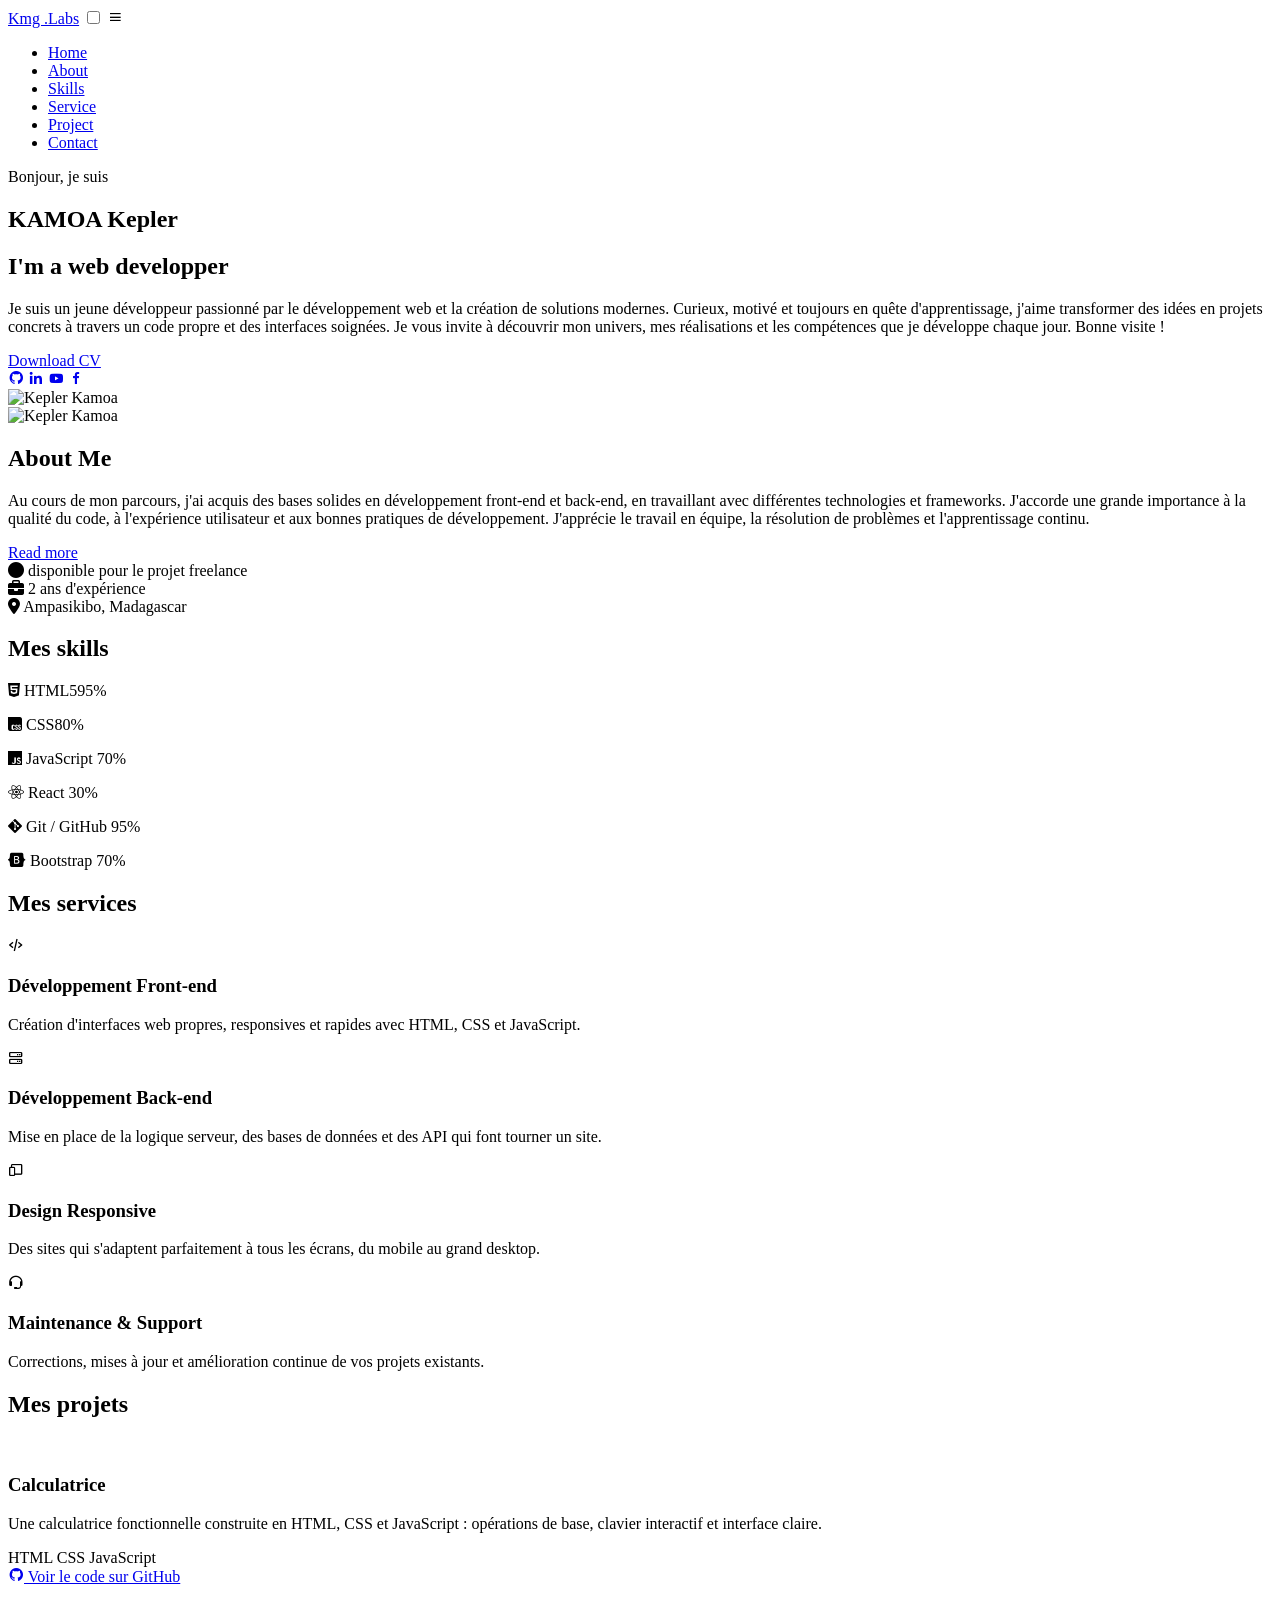
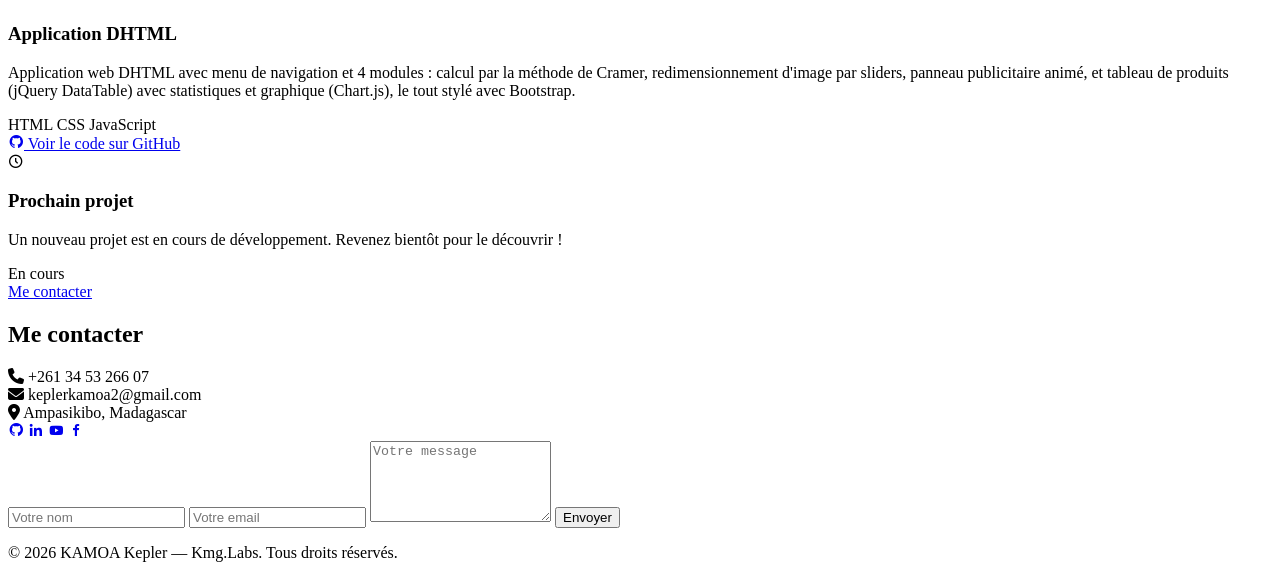
==== indexke.html @ 7a29ba2d "Add files via upload" ====
<!DOCTYPE html>
<html lang="en">
<head>
    <meta charset="UTF-8">
    <meta name="viewport" content="width=device-width, initial-scale=1.0">
    <link rel="stylesheet" href="/CSS/styles.css">
    <title>Projet portfolio</title>
    <link href='https://unpkg.com/boxicons@2.1.4/css/boxicons.min.css' rel='stylesheet'>
    <link rel="stylesheet" href="https://cdnjs.cloudflare.com/ajax/libs/font-awesome/6.6.0/css/all.min.css">
    <link rel="stylesheet" href="/CSS/resonsive.css">
    <link rel="stylesheet" href="/CSS/animations.css">
</head>
<body>
    <nav class="navbar">
        <a href="#" class="logo">Kmg
            <span>.Labs</span></a>
        <input type="checkbox" name="" id="menu-toggle">
        <label for="menu-toggle">
            <i class='bx bx-menu' id="menu-icon"></i>
        </label>
        <ul class="navbar-menu">
            <li class="active"><a href="#">Home</a></li>
            <li><a href="#about">About</a></li>
            <li><a href="#skills">Skills</a></li>
            <li><a href="#services">Service</a></li>
            <li><a href="#projects">Project</a></li>
            <li><a href="#contact">Contact</a></li>
        </ul>
    </nav>

    
    <section class="home">
        <div class="home-info">
            <p class="hello">Bonjour, je suis</p>
            <h1>KAMOA Kepler</h1>
            <h2>I'm a
                <span>web</span>
                <span>developper</span>
            </h2>
            <p>Je suis un jeune développeur passionné par le développement web et la création de solutions modernes. Curieux, motivé et toujours en quête d'apprentissage,
                j'aime transformer des idées en projets concrets à travers un code propre et des interfaces soignées.
                Je vous invite à découvrir mon univers, mes réalisations et les compétences que je développe chaque jour. Bonne visite !</p>
            <div class="btn-sci">
                <a href="#" class="btn">Download CV</a>
                <div class="sci">
                    <a href="https://github.com/"><i class='bx bxl-github'></i></a>
                    <a href="https://fr.linkedin.com/"><i class='bx bxl-linkedin bx-remove-padding'></i></a>
                    <a href="https://www.youtube.com/"><i class='bx bxl-youtube'></i></a>
                    <a href="https://www.facebook.com/?locale=fr_FR"><i class='bx bxl-facebook'></i></a>
                </div>
            </div>
        </div>

        <div class="home-img">
            <div class="img-box">
                <div class="img-item">
                    <img src="/image/proilK.jpeg" alt="Kepler Kamoa">
                </div>
            </div>
        </div>
    </section>

    <section class="about" id="about">
        <div class="about-card">
            <div class="about-left">
                <div class="about-img">
                    <img src="/image/proilK.jpeg" alt="Kepler Kamoa">
                </div>
                <div class="about-content">
                    <h2>About <span>Me</span></h2>
                    <p>Au cours de mon parcours, j'ai acquis des bases solides en développement front-end et back-end, en travaillant avec différentes technologies et frameworks. J'accorde une grande importance à la qualité du code, à l'expérience utilisateur et aux bonnes pratiques de développement.
                        J'apprécie le travail en équipe, la résolution de problèmes et l'apprentissage continu.</p>
                    <a href="#contact" class="btn">Read more</a>
                </div>
            </div>
            <div class="about-right">
                <div class="icn">
                    <i class="fas fa-circle"></i>
                    <span>disponible pour le projet freelance</span>
                </div>
                <div class="icn">
                    <i class="fas fa-briefcase"></i>
                    <span>2 ans d'expérience</span>
                </div>
                <div class="icn">
                    <i class="fas fa-map-marker-alt"></i>
                    <span>Ampasikibo, Madagascar</span>
                </div>
            </div>
        </div>
    </section>

    <section class="skills" id="skills">
        <h2>Mes <span>skills</span></h2>
        <div class="skill-arrangement">
            <div class="skill">
                <p> <i class="fa-brands fa-html5"></i> HTML5<span>95%</span></p>
                <div class="skill-bar">
                    <div class="html"></div>
                </div>
            </div>
            <div class="skill">
                <p><i class="fa-brands fa-css"></i> CSS<span>80%</span></p>
                <div class="skill-bar">
                    <div class="css"></div>
                </div> 
            </div>
            <div class="skill">
                <p><i class="fa-brands fa-js"></i> JavaScript <span>70%</span></p>
                <div class="skill-bar">
                    <div class="js"></div>
                </div>
            </div>
            <div class="skill">
                <p><i class="fa-brands fa-react"></i> React <span>30%</span></p>
                <div class="skill-bar">
                    <div class="react"></div>
                </div>
            </div>
            <div class="skill">
                <p><i class="fa-brands fa-git-alt"></i> Git / GitHub <span>95%</span></p>
                <div class="skill-bar">
                    <div class="git"></div>
                </div>
            </div>
            <div class="skill">
                <p><i class="fa-brands fa-bootstrap"></i> Bootstrap <span>70%</span></p>
                <div class="skill-bar">
                    <div class="boostrap"></div>
                </div>
            </div>
        </div>

    </section>


    <section class="services" id="services">
        <h2>Mes <span>services</span></h2>
        <div class="services-grid">
            <div class="service-card">
                <i class='bx bx-code-alt'></i>
                <h3>Développement Front-end</h3>
                <p>Création d'interfaces web propres, responsives et rapides avec HTML, CSS et JavaScript.</p>
            </div>
            <div class="service-card">
                <i class='bx bx-server'></i>
                <h3>Développement Back-end</h3>
                <p>Mise en place de la logique serveur, des bases de données et des API qui font tourner un site.</p>
            </div>
            <div class="service-card">
                <i class='bx bx-devices'></i>
                <h3>Design Responsive</h3>
                <p>Des sites qui s'adaptent parfaitement à tous les écrans, du mobile au grand desktop.</p>
            </div>
            <div class="service-card">
                <i class='bx bx-support'></i>
                <h3>Maintenance & Support</h3>
                <p>Corrections, mises à jour et amélioration continue de vos projets existants.</p>
            </div>
        </div>
    </section>


    <section class="projects" id="projects">
        <h2>Mes <span>projets</span></h2>
        <div class="projects-grid">
            <div class="project-card">
                <div class="window-bar">
                    <span class="dot red"></span>
                    <span class="dot yellow"></span>
                    <span class="dot green"></span>
                </div>
                <div class="project-preview calculator-preview">
                    <img src="/image/calclog-ameliore-application-calculatrive-iphone-810x553.webp" alt="">
                </div>
                <div class="project-body">
                    <h3>Calculatrice</h3>
                    <p>Une calculatrice fonctionnelle construite en HTML, CSS et JavaScript : opérations de base, clavier interactif et interface claire.</p>
                    <div class="tags">
                        <span>HTML</span>
                        <span>CSS</span>
                        <span>JavaScript</span>
                    </div>
                    <div class="project-links">
                        <a href="#" class="link-code"><i class='bx bxl-github'></i> Voir le code sur GitHub</a>
                    </div>
                </div>
            </div>

           
            <div class="project-card">
                <div class="window-bar">
                    <span class="dot red"></span>
                    <span class="dot yellow"></span>
                    <span class="dot green"></span>
                </div>
                <div class="project-preview calculator-preview">
                    <img src="/image/images.jfif" alt="">
                </div>
                <div class="project-body">
                    <h3>Application DHTML</h3>
                    <p>Application web DHTML avec menu de navigation et 4 modules : calcul par la méthode de Cramer, redimensionnement d'image par sliders, panneau publicitaire animé, et tableau de produits (jQuery DataTable) avec statistiques et graphique (Chart.js), le tout stylé avec Bootstrap.</p>
                    <div class="tags">
                        <span>HTML</span>
                        <span>CSS</span>
                        <span>JavaScript</span>
                    </div>
                    <div class="project-links">
                        <a href="#" class="link-code"><i class='bx bxl-github'></i> Voir le code sur GitHub</a>
                    </div>
                </div>
            </div> 
             <div class="project-card">
                <div class="window-bar">
                    <span class="dot red"></span>
                    <span class="dot yellow"></span>
                    <span class="dot green"></span>
                </div>
                <div class="project-preview soon-preview">
                    <i class='bx bx-time-five'></i>
                </div>
                <div class="project-body">
                    <h3>Prochain projet</h3>
                    <p>Un nouveau projet est en cours de développement. Revenez bientôt pour le découvrir !</p>
                    <div class="tags">
                        <span>En cours</span>
                    </div>
                    <div class="project-links">
                        <a href="#contact" class="btn small">Me contacter</a>
                    </div>
                </div>
            </div>           
        </div>
    </section>

    <section class="contact" id="contact">
        <h2>Me <span>contacter</span></h2>
        <div class="contact-card">
            <div class="contact-info">
                <div class="icn">
                    <i class="fas fa-phone"></i>
                    <span>+261 34 53 266 07</span>
                </div>
                <div class="icn">
                    <i class="fas fa-envelope"></i>
                    <span>keplerkamoa2@gmail.com</span>
                </div>
                <div class="icn">
                    <i class="fas fa-map-marker-alt"></i>
                    <span>Ampasikibo, Madagascar</span>
                </div>
                <div class="sci contact-sci">
                    <a href="https://github.com/"><i class='bx bxl-github'></i></a>
                    <a href="https://fr.linkedin.com/"><i class='bx bxl-linkedin bx-remove-padding'></i></a>
                    <a href="https://www.youtube.com/"><i class='bx bxl-youtube'></i></a>
                    <a href="https://www.facebook.com/?locale=fr_FR"><i class='bx bxl-facebook'></i></a>
                </div>
            </div>
            <form class="contact-form" action="mailto:keplerkamoa2@gmail.com" method="post" enctype="text/plain">
                <input type="text" name="name" placeholder="Votre nom" required>
                <input type="email" name="email" placeholder="Votre email" required>
                <textarea name="message" rows="5" placeholder="Votre message" required></textarea>
                <button type="submit" class="btn">Envoyer</button>
            </form>
        </div>
    </section>

    <footer class="footer">
        <p>&copy; 2026 KAMOA Kepler — <span>Kmg.Labs</span>. Tous droits réservés.</p>
    </footer>
</body>
</html>
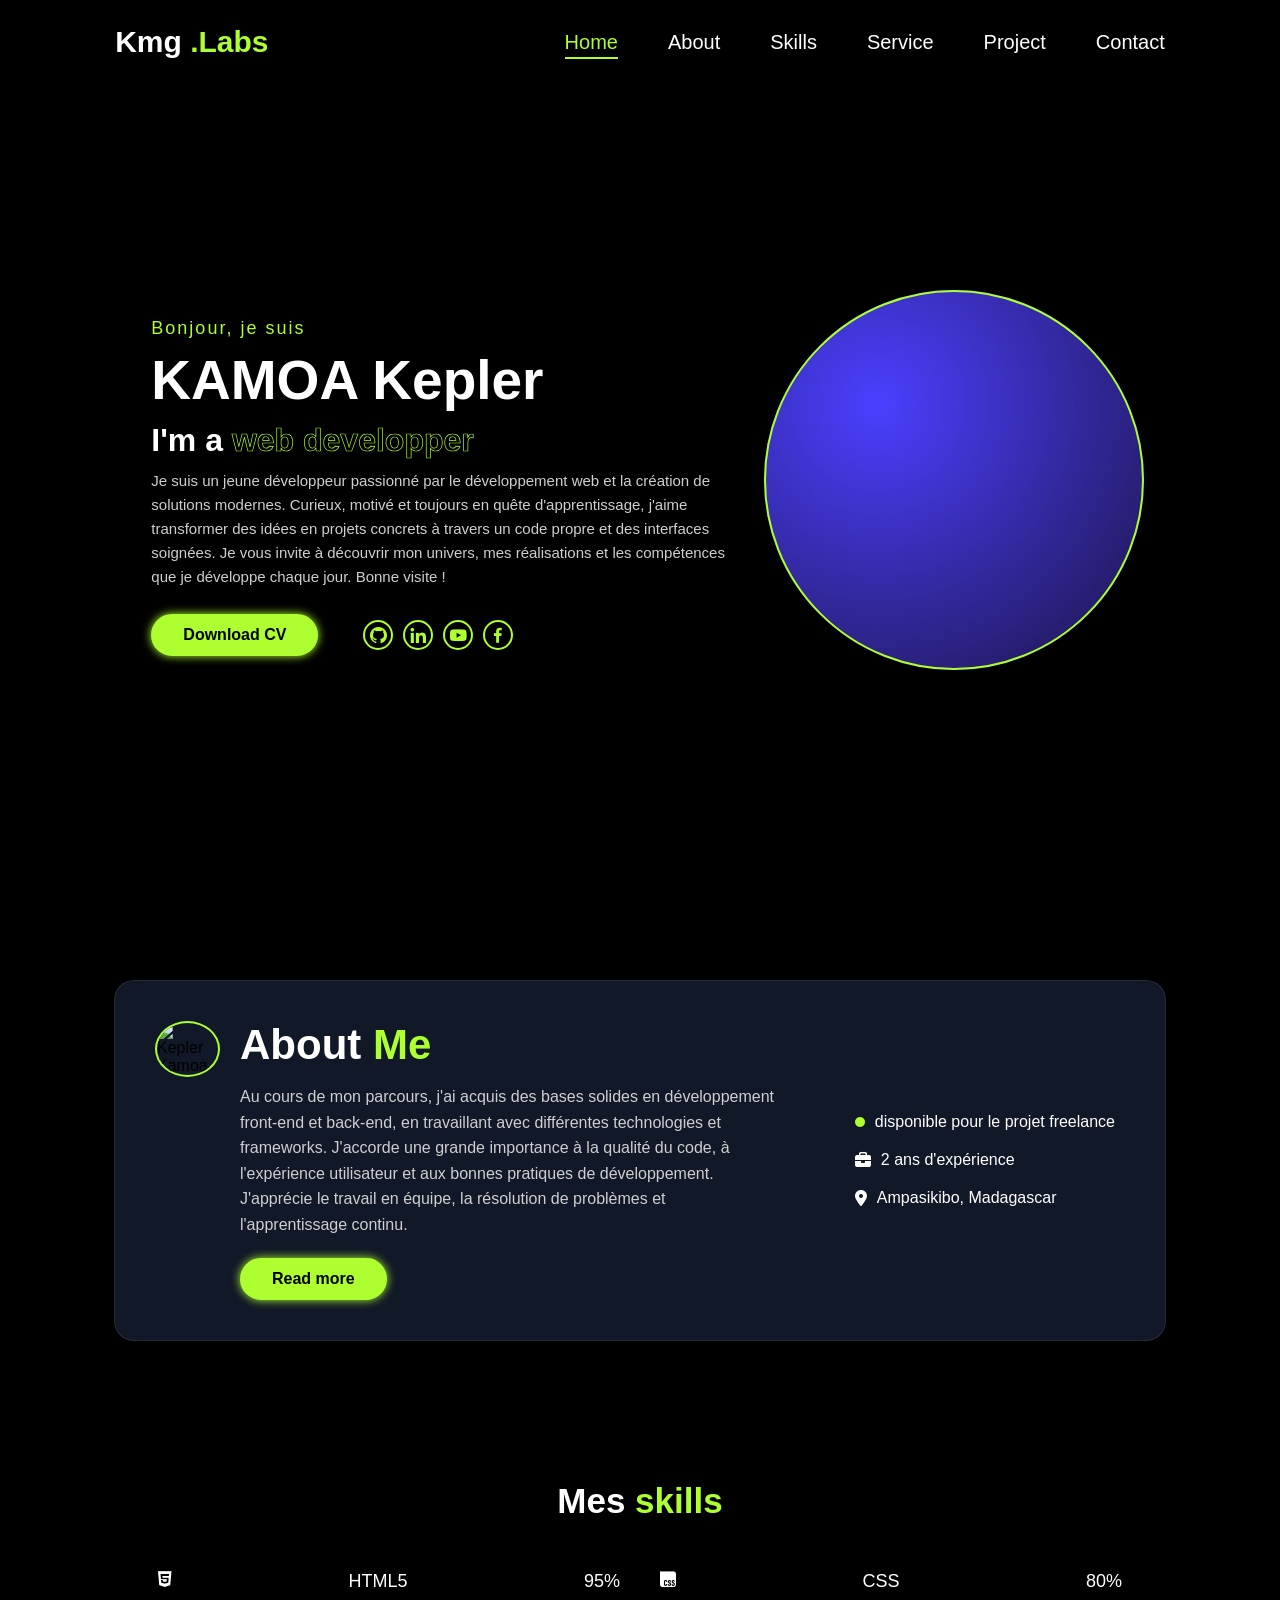
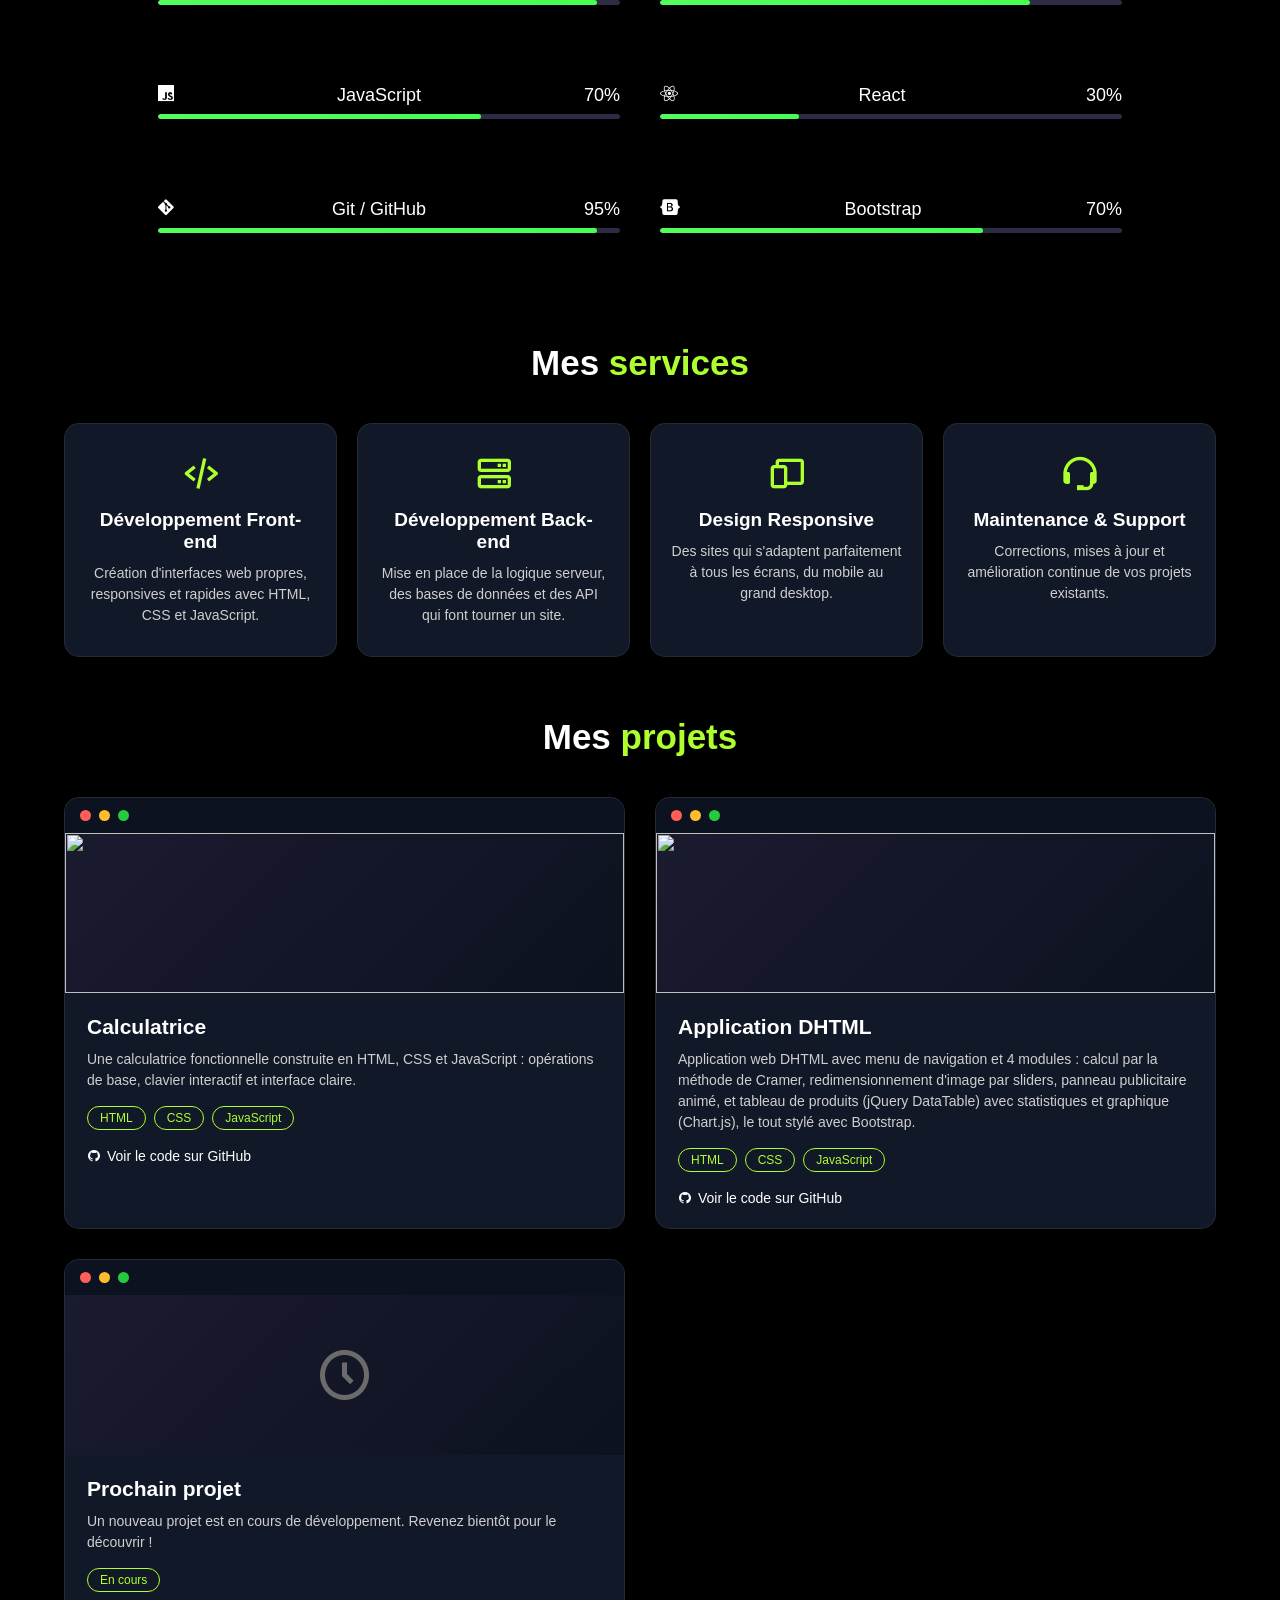
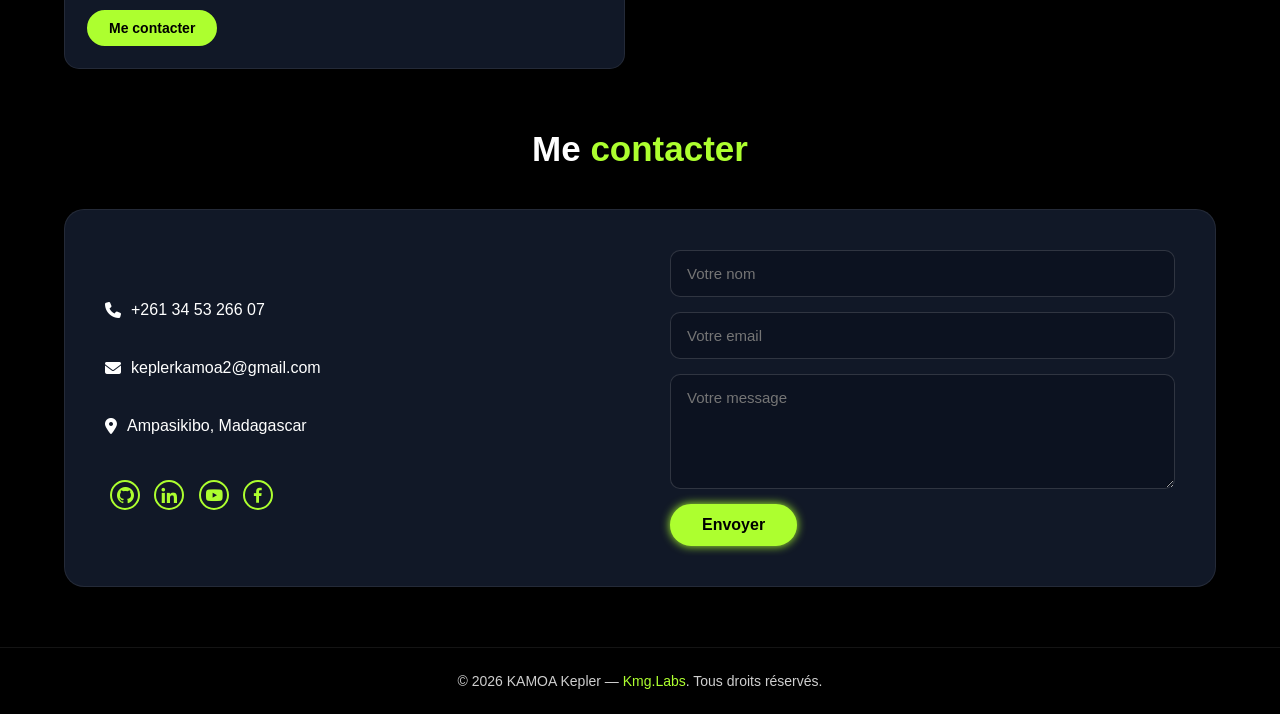
==== commit 229f63d0: "Update indexke.html" ====
--- a/indexke.html
+++ b/indexke.html
@@ -3,12 +3,12 @@
 <head>
     <meta charset="UTF-8">
     <meta name="viewport" content="width=device-width, initial-scale=1.0">
-    <link rel="stylesheet" href="/CSS/styles.css">
+    <link rel="stylesheet" href="styles.css">
     <title>Projet portfolio</title>
     <link href='https://unpkg.com/boxicons@2.1.4/css/boxicons.min.css' rel='stylesheet'>
     <link rel="stylesheet" href="https://cdnjs.cloudflare.com/ajax/libs/font-awesome/6.6.0/css/all.min.css">
-    <link rel="stylesheet" href="/CSS/resonsive.css">
-    <link rel="stylesheet" href="/CSS/animations.css">
+    <link rel="stylesheet" href="resonsive.css">
+    <link rel="stylesheet" href="animations.css">
 </head>
 <body>
     <nav class="navbar">
@@ -269,4 +269,4 @@
         <p>&copy; 2026 KAMOA Kepler — <span>Kmg.Labs</span>. Tous droits réservés.</p>
     </footer>
 </body>
-</html>+</html>
--- a/styles.css
+++ b/styles.css
@@ -0,0 +1,551 @@
+@import url('https://fonts.googleapis.com/css2?family=Poppins:ital,wght@0,100;0,200;0,300;0,400;0,500;0,600;0,700;0,800;0,900;1,100;1,200;1,300;1,400;1,500;1,600;1,700;1,800;1,900&display=swap');
+
+*{
+    margin: 0;
+    padding: 0;
+    box-sizing: border-box;
+    font-family: 'Poppins', sans-serif;
+}
+html{
+    scroll-behavior: smooth;
+}
+body{
+    background: #000;
+}
+a{
+    color: white;
+    text-decoration: none;
+}
+section h2{
+    text-align: center;
+}
+
+.navbar{
+    position: fixed;
+    top: 0;
+    left: 0;
+    width: 100%;
+    padding: 25px 9%;
+    display: flex;
+    justify-content: space-between;
+    align-items: center;
+    z-index: 100;
+    background: rgba(0,0,0,.35);
+    backdrop-filter: blur(8px);
+}
+#menu-toggle{
+    display: none;
+}
+#menu-icon{
+    display: none;
+    position: relative;
+    z-index: 1000;
+    font-size: 2rem;
+    background: transparent;
+    cursor: pointer;
+    padding: 10px;
+    color: aliceblue;
+    float: right;
+    margin-right: -20px;
+}
+.navbar .logo{
+    font-size: 30px;
+    font-weight: 700;
+    color: #fff;
+}
+.navbar .logo span{
+    color: greenyellow;
+}
+.navbar ul{
+    display: flex;
+}
+.navbar ul li{
+    list-style: none;
+    margin-left: 50px;
+}
+.navbar ul li a{
+    font-size: 20px;
+    font-weight: 500;
+    transition: .5s;
+}
+.navbar ul li:hover a,
+.navbar ul li.active a {
+    color: greenyellow;
+}
+
+.home{
+    display: flex;
+    justify-content: space-around;
+    align-items: center;
+    height: 100vh;
+    padding: 60px 9% 0;
+    color: #fff;
+}
+.home-info{
+    margin-left: 10px;
+    padding: 20px;
+    max-width: 620px;
+}
+.home-info .hello{
+    color: greenyellow;
+    font-size: 18px;
+    font-weight: 500;
+    letter-spacing: 2px;
+    margin-bottom: 5px;
+}
+.home-info h1{
+    font-size: 55px;
+}
+.home-info h2{
+    text-align: start;
+    font-size: 32px;
+    margin-top: 10px;
+}
+.home-info h2 span{
+    display: inline-block;
+    color: transparent;
+    -webkit-text-stroke: .7px greenyellow;
+}
+.home-info p{
+    font-size: 15px;
+    margin: 10px 0 25px;
+    color: #cfcfcf;
+    line-height: 1.6;
+}
+.home-info .btn-sci{
+    display: flex;
+    align-items: center;
+}
+.btn{
+    display: inline-block;
+    padding: 10px 30px;
+    background: greenyellow;
+    border: 2px solid greenyellow;
+    border-radius: 40px;
+    box-shadow: 0 0 10px greenyellow;
+    font-size: 16px;
+    color: black;
+    font-weight: 600;
+    transition: 0.5s;
+}
+.btn:hover{
+    background: transparent;
+    color: greenyellow;
+    box-shadow: none;
+}
+.btn.small{
+    padding: 8px 20px;
+    font-size: 14px;
+    box-shadow: none;
+}
+.home-info .btn-sci .sci{
+    margin-left: 40px;
+    display: flex;
+}
+.sci a{
+    display: inline-flex;
+    margin: 5px;
+    padding: 3px;
+    border: 2px solid greenyellow;
+    border-radius: 50px;
+    font-size: 20px;
+    color: greenyellow;
+    transition: 0.3s ease;
+}
+.sci a:hover{
+    transform: scale(1.3) translateY(-5px);
+}
+.home-img{
+    margin-right: 15px;
+    position: relative;
+}
+.home-img .img-box{
+    width: 32vw;
+    height: 32vw;
+    max-width: 380px;
+    max-height: 380px;
+    background: radial-gradient(circle at 30% 30%, #4b3fff, #1c1447);
+    border-radius: 50%;
+}
+.home-img .img-box .img-item{
+    position: relative;
+    width: 100%;
+    height: 100%;
+    border-radius: 50%;
+    display: flex;
+    justify-content: center;
+}
+.home-img .img-box .img-item img{
+    position: absolute;
+    display: flex;
+    width: 100%;
+    height: 100%;
+    object-fit: cover;
+    border-radius: 50%;
+    border: 2px solid greenyellow;
+}
+.code-chip{
+    position: absolute;
+    bottom: 10%;
+    right: 0;
+    background: #111827;
+    border: 1px solid greenyellow;
+    color: greenyellow;
+    font-weight: 700;
+    padding: 10px 16px;
+    border-radius: 12px;
+    box-shadow: 0 0 15px rgba(173,255,47,.4);
+}
+
+.about{
+    padding: 80px 50px 50px;
+    width: 90%;
+    margin: auto;
+}
+.about-card{
+    background: #111827;
+    border: 1px solid rgb(255,255,255,.08);
+    border-radius: 20px;
+    display: flex;
+    justify-content: space-between;
+    align-items: center;
+    padding: 40px;
+    gap: 80px;
+}
+.about-left{
+    display: flex;
+    align-items: flex-start;
+    gap: 20px;
+    flex: 1;
+}
+.about-content{
+    width: 100%;
+}
+.about-img{
+    width: 65px;
+    height: 65px;
+    flex-shrink: 0;
+}
+.about-img img{
+    width: 100%;
+    height: 100%;
+    object-fit: cover;
+    border-radius: 50%;
+    border: 2px solid greenyellow;
+}
+.about-content h2{
+    text-align: left;
+    font-size: 42px;
+    margin-bottom: 15px;
+    color: #fff;
+}
+.about-content h2 span{
+    color: greenyellow;
+}
+.about-content p{
+    color: #cfcfcf;
+    margin-bottom: 20px;
+    line-height: 1.6;
+}
+.about-right{
+    margin-right: 10px;
+}
+.icn{
+    display: flex;
+    align-items: center;
+    gap: 10px;
+    margin: 20px 0;
+    color: #fff;
+}
+.icn .fa-circle{
+    color: greenyellow;
+    font-size: 10px;
+}
+
+.skills{
+    width: 80%;
+    margin: 60px auto;
+    padding: 30px;
+    border-radius: 15px;
+}
+.skills h2{
+    color: #fff;
+    margin-bottom: 30px;
+    font-size: 35px;
+}
+.skills h2 span{
+    color: greenyellow;
+}
+.skill-arrangement{
+    display: grid;
+    grid-template-columns: repeat(2,1fr);
+    gap: 40px;
+}
+.skill{
+    margin: 20px 0;
+}
+.skill p{
+    display: flex;
+    justify-content: space-between;
+    font-size: 18px;
+    margin-bottom: 8px;
+    color: #fff;
+}
+.skill-bar{
+    width: 100%;
+    height: 5px;
+    background: #2c2c44;
+    border-radius: 20px;
+    overflow: hidden;
+}
+.skill-bar div{
+    height: 100%;
+    border-radius: 20px;
+    background: linear-gradient(to right, rgb(83, 253, 94), #45ff51);
+}
+.html{ 
+    width: 95%; 
+}
+.css{ 
+    width: 80%; 
+}
+.js{ 
+    width: 70%; 
+}
+.react{ 
+    width: 30%; 
+}
+.git{ 
+    width: 95%; 
+}
+.boostrap{
+    width: 70%;
+}
+
+.services{
+    width: 90%;
+    margin: 60px auto;
+    color: #fff;
+}
+.services h2{
+    font-size: 35px;
+    margin-bottom: 40px;
+}
+.services h2 span{
+    color: greenyellow;
+}
+.services-viewport{
+    width: 100%;
+    overflow: hidden;
+}
+.services-track{
+    display: flex;
+    width: max-content;
+}
+.services-set{
+    display: flex;
+    gap: 25px;
+    margin-right: 25px;
+}
+.services-grid{
+    display: grid;
+    grid-template-columns: repeat(4,3fr);
+    gap: 20px;
+}
+.service-card{
+    background: #111827;
+    border: 1px solid rgba(255,255,255,.08);
+    border-radius: 15px;
+    padding: 30px 20px;
+    text-align: center;
+    flex: 0 0 260px;
+}
+.service-card i{
+    font-size: 40px;
+    color: greenyellow;
+    margin-bottom: 15px;
+    display: inline-block;
+}
+.service-card h3{
+    font-size: 19px;
+    margin-bottom: 10px;
+}
+.service-card p{
+    font-size: 14px;
+    color: #cfcfcf;
+    line-height: 1.5;
+}
+
+.projects{
+    width: 90%;
+    margin: 60px auto;
+    color: #fff;
+}
+.projects h2{
+    font-size: 35px;
+    margin-bottom: 40px;
+}
+.projects h2 span{
+    color: greenyellow;
+}
+.projects-grid{
+    display: grid;
+    grid-template-columns: repeat(2, 1fr);
+    gap: 30px;
+}
+.project-card{
+    background: #111827;
+    border: 1px solid rgba(255,255,255,.08);
+    border-radius: 15px;
+    overflow: hidden;
+}
+.window-bar{
+    display: flex;
+    gap: 8px;
+    padding: 12px 15px;
+    background: #0c1220;
+}
+.window-bar .dot{
+    width: 11px;
+    height: 11px;
+    border-radius: 50%;
+    display: inline-block;
+}
+.dot.red{ background: #ff5f56; }
+.dot.yellow{ background: #ffbd2e; }
+.dot.green{ background: #27c93f; }
+.project-preview{
+    height: 160px;
+    display: flex;
+    align-items: center;
+    justify-content: center;
+    background: linear-gradient(135deg, #1b1b2f, #0c1220);
+    overflow: hidden;
+}
+.project-preview img{
+    width: 100%;
+    height: 100%;
+    object-fit: cover;
+}
+.project-preview i{
+    font-size: 60px;
+    color: greenyellow;
+}
+.soon-preview i{
+    color: #6b6b6b;
+}
+.project-body{
+    padding: 22px;
+}
+.project-body h3{
+    font-size: 21px;
+    margin-bottom: 10px;
+}
+.project-body p{
+    font-size: 14px;
+    color: #cfcfcf;
+    line-height: 1.5;
+    margin-bottom: 15px;
+}
+.tags{
+    display: flex;
+    flex-wrap: wrap;
+    gap: 8px;
+    margin-bottom: 18px;
+}
+.tags span{
+    font-size: 12px;
+    padding: 4px 12px;
+    border: 1px solid greenyellow;
+    color: greenyellow;
+    border-radius: 20px;
+}
+.project-links{
+    display: flex;
+    align-items: center;
+    gap: 20px;
+}
+.project-links img{
+    margin-top: 30px;
+
+}
+.link-code{
+    color: #fff;
+    font-size: 14px;
+    display: inline-flex;
+    align-items: center;
+    gap: 6px;
+    transition: .3s;
+}
+.link-code:hover{
+    color: greenyellow;
+}
+
+.contact{
+    width: 90%;
+    margin: 60px auto;
+    color: #fff;
+}
+.contact h2{
+    font-size: 35px;
+    margin-bottom: 40px;
+}
+.contact h2 span{
+    color: greenyellow;
+}
+.contact-card{
+    background: #111827;
+    border: 1px solid rgba(255,255,255,.08);
+    border-radius: 20px;
+    padding: 40px;
+    display: flex;
+    justify-content: space-between;
+    gap: 60px;
+}
+.contact-info{
+    flex: 1;
+    display: flex;
+    flex-direction: column;
+    justify-content: center;
+}
+.contact-sci{
+    margin-top: 20px;
+}
+.contact-form{
+    flex: 1;
+    display: flex;
+    flex-direction: column;
+    gap: 15px;
+}
+.contact-form input,
+.contact-form textarea{
+    background: #0c1220;
+    border: 1px solid rgba(255,255,255,.15);
+    border-radius: 10px;
+    padding: 14px 16px;
+    color: #fff;
+    font-family: inherit;
+    font-size: 15px;
+    resize: vertical;
+}
+.contact-form input:focus,
+.contact-form textarea:focus{
+    outline: none;
+    border-color: greenyellow;
+}
+.contact-form button{
+    align-self: flex-start;
+    border: 2px solid greenyellow;
+    cursor: pointer;
+}
+
+.footer{
+    text-align: center;
+    padding: 25px;
+    color: #cfcfcf;
+    font-size: 14px;
+    border-top: 1px solid rgba(255,255,255,.08);
+}
+.footer span{
+    color: greenyellow;
+}
--- a/resonsive.css
+++ b/resonsive.css
@@ -0,0 +1,135 @@
+@media screen and (max-width: 991px){
+    .services-grid{
+        grid-template-columns: repeat(2, 1fr);
+    }
+}
+
+@media screen and (max-width: 768px) {
+    .navbar{
+        backdrop-filter: none;
+    }
+    #menu-icon{
+        display: block;
+    }
+    .navbar-menu{
+        position: fixed;
+        display: flex;
+        flex-direction: column;
+        align-items: center;
+        gap: 1.7rem !important;
+        height: 100vh;
+        width: 100%;
+        transform: translateX(100%);
+        top: 0;
+        right: 0;
+        padding: 5rem 1.5rem;
+        box-shadow: 0 10px 10px transparent;
+        background: transparent;
+        backdrop-filter: blur(10px);
+        transition: right .5s ease;
+    }
+    .navbar-menu li{
+        margin-left: 0;
+    }
+    #menu-toggle:checked ~ .navbar-menu{
+        transform: translateX(0);
+    }
+}
+
+@media screen and (max-width: 768px){
+    .home{
+        flex-direction: column;
+        text-align: center;
+        padding: 110px 20px 40px;
+        height: auto;
+        min-height: 100vh;
+    }
+    .home-img{
+        order: -1;
+        margin-bottom: 30px;
+        margin-right: 0;
+    }
+    .home-img .img-box img,
+    .home-img .img-box{
+        width: 220px;
+        height: 220px;
+    }
+    .code-chip{
+        right: 10px;
+    }
+    .home-info h1{
+        font-size: 38px;
+    }
+    .home-info h2{
+        font-size: 28px;
+        text-align: center;
+    }
+    .home-info p{
+        font-size: 16px;
+        line-height: 1.6;
+    }
+    .home-info .btn-sci{
+        justify-content: center;
+        flex-wrap: wrap;
+        gap: 15px;
+    }
+    .home-info .btn-sci .sci{
+        margin-left: 0;
+    }
+    .sci{
+        justify-content: center;
+    }
+}
+
+@media screen and (max-width: 768px){
+    .about{
+        padding: 30px 20px;
+        width: 100%;
+    }
+    .about-card{
+        flex-direction: column;
+        text-align: center;
+        gap: 30px;
+    }
+    .about-left{
+        flex-direction: column;
+        align-items: center;
+        text-align: center;
+    }
+    .about-content h2{
+        text-align: center;
+        font-size: 28px;
+        margin-bottom: 20px;
+        margin-top: 10px;
+    }
+    .about-content p{
+        font-size: 16px;
+    }
+    .about-img{
+        width: 75px;
+        height: 75px;
+    }
+    .icn{
+        justify-content: center;
+    }
+}
+
+@media screen and (max-width: 768px){
+    .skills{
+        width: 90%;
+        padding: 20px;
+    }
+    .services-grid{
+        grid-template-columns: 1fr;
+    }
+    .projects-grid{
+        grid-template-columns: 1fr;
+    }
+    .contact-card{
+        flex-direction: column;
+    }
+    .contact-form button{
+        align-self: stretch;
+        text-align: center;
+    }
+}
--- a/animations.css
+++ b/animations.css
@@ -0,0 +1,164 @@
+
+@keyframes fadeInUp{
+    from{ opacity: 0; transform: translateY(24px); }
+    to{ opacity: 1; transform: translateY(0); }
+}
+@keyframes popIn{
+    from{ opacity: 0; transform: scale(.9); }
+    to{ opacity: 1; transform: scale(1); }
+}
+@keyframes float{
+    0%, 100%{ transform: translateY(0); }
+    50%{ transform: translateY(-12px); }
+}
+@keyframes growBar{
+    from{ width: 0; }
+    to{ width: var(--target); }
+}
+ 
+
+.navbar{ animation: fadeInUp .6s ease both; }
+.navbar ul li a{
+    position: relative;
+    transition: color .3s;
+}
+.navbar ul li a::after{
+    content: '';
+    position: absolute;
+    left: 0; bottom: -6px;
+    width: 0; height: 2px;
+    background: greenyellow;
+    transition: width .3s ease;
+}
+.navbar ul li:hover a::after,
+.navbar ul li.active a::after{ width: 100%; }
+.home-info .hello,
+.home-info h1,
+.home-info h2,
+.home-info p,
+.home-info .btn-sci{
+    opacity: 0;
+    animation: fadeInUp .6s ease forwards;
+}
+.home-info .hello{ animation-delay: .1s; }
+.home-info h1{ animation-delay: .25s; }
+.home-info h2{ animation-delay: .4s; }
+.home-info p{ animation-delay: .55s; }
+.home-info .btn-sci{ animation-delay: .7s; }
+ 
+.home-img{ animation: popIn .7s ease both .2s; }
+.home-img .img-box{ animation: float 5s ease-in-out infinite; }
+.code-chip{ opacity: 0; animation: popIn .5s ease forwards .9s; }
+ 
+.btn{ transition: transform .3s, background .3s, color .3s; }
+.btn:hover{ transform: translateY(-3px); }
+ 
+.skills h2, .services h2, .projects h2, .contact h2{
+    opacity: 0;
+    animation: fadeInUp .6s ease forwards;
+}
+ 
+.html, .css, .js, .react, .git{
+    width: 0;
+    animation: growBar 1.1s ease-out forwards;
+}
+.html{ --target: 95%; animation-delay: .1s; }
+.css{ --target: 80%; animation-delay: .25s; }
+.js{ --target: 70%; animation-delay: .4s; }
+.react{ --target: 30%; animation-delay: .55s; }
+.git{ --target: 95%; animation-delay: .7s; }
+ 
+.about-card,
+.project-card,
+.contact-card{
+    opacity: 0;
+    animation: fadeInUp .6s ease forwards;
+    transition: transform .3s ease, box-shadow .3s ease, border-color .3s ease;
+}
+.about-card:hover,
+.project-card:hover{
+    transform: translateY(-6px);
+    box-shadow: 0 12px 25px rgba(173,255,47,.12);
+}
+ 
+.project-card:nth-child(1){ animation-delay: .1s; }
+.project-card:nth-child(2){ animation-delay: .25s; }
+ 
+@media (prefers-reduced-motion: reduce){
+    *{
+        animation-duration: .01ms !important;
+        animation-iteration-count: 1 !important;
+        transition-duration: .01ms !important;
+    }
+}
+ 
+@keyframes slideInLeft{
+    from{ opacity: 0; transform: translateX(-50px); }
+    to{ opacity: 1; transform: translateX(0); }
+}
+@keyframes slideInRight{
+    from{ opacity: 0; transform: translateX(50px); }
+    to{ opacity: 1; transform: translateX(0); }
+}
+@keyframes iconPulse{
+    0%, 100%{ transform: scale(1); }
+    50%{ transform: scale(1.12) rotate(-4deg); }
+}
+@keyframes ringPulse{
+    0%{ box-shadow: 0 0 0 0 rgba(173,255,47,.35); }
+    70%{ box-shadow: 0 0 0 16px rgba(173,255,47,0); }
+    100%{ box-shadow: 0 0 0 0 rgba(173,255,47,0); }
+}
+ 
+.service-card{
+    position: relative;
+    overflow: hidden;
+    opacity: 0;
+    animation-duration: .7s;
+    animation-timing-function: ease;
+    animation-fill-mode: forwards;
+    transition: transform .35s ease, box-shadow .35s ease, border-color .35s ease;
+}
+.service-card:nth-child(odd){ animation-name: slideInLeft; }
+.service-card:nth-child(even){ animation-name: slideInRight; }
+.service-card:nth-child(1){ animation-delay: .1s; }
+.service-card:nth-child(2){ animation-delay: .25s; }
+.service-card:nth-child(3){ animation-delay: .4s; }
+.service-card:nth-child(4){ animation-delay: .55s; }
+ 
+.service-card::before{
+    content: '';
+    position: absolute;
+    inset: -40%;
+    background: radial-gradient(circle, rgba(173,255,47,.1), transparent 65%);
+    transform: scale(0);
+    transition: transform .5s ease;
+}
+.service-card:hover::before{ transform: scale(1); }
+ 
+.service-card::after{
+    content: '';
+    position: absolute;
+    top: 0; left: -75%;
+    width: 50%; height: 100%;
+    background: linear-gradient(120deg, transparent, rgba(255,255,255,.12), transparent);
+    transform: skewX(-20deg);
+    transition: left .6s ease;
+}
+.service-card:hover::after{ left: 130%; }
+ 
+.service-card:hover{
+    transform: translateY(-10px);
+    border-color: greenyellow;
+    box-shadow: 0 15px 30px rgba(173,255,47,.18);
+}
+ 
+.service-card i{
+    position: relative;
+    border-radius: 50%;
+    animation: iconPulse 2.6s ease-in-out infinite, ringPulse 2.6s ease-in-out infinite;
+    transition: transform .35s ease;
+}
+.service-card:hover i{
+    transform: scale(1.25) rotate(10deg);
+}
